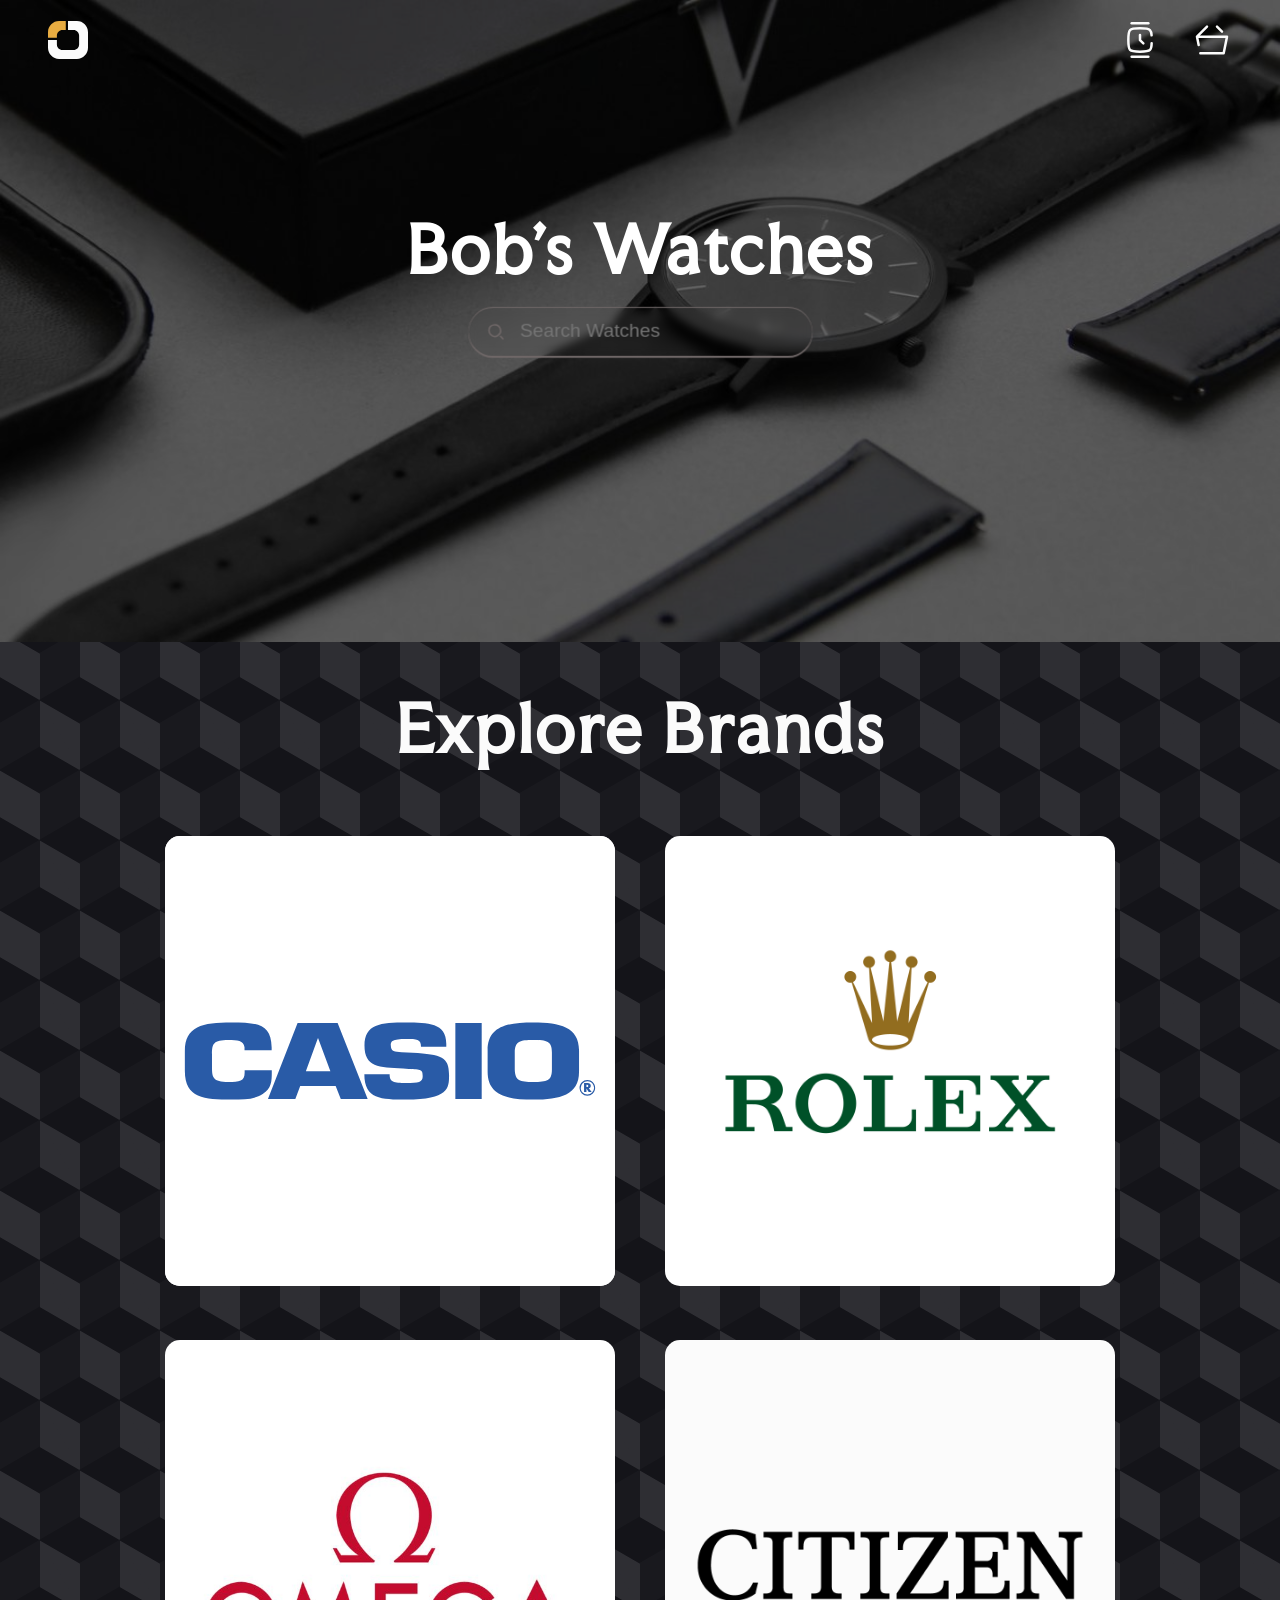
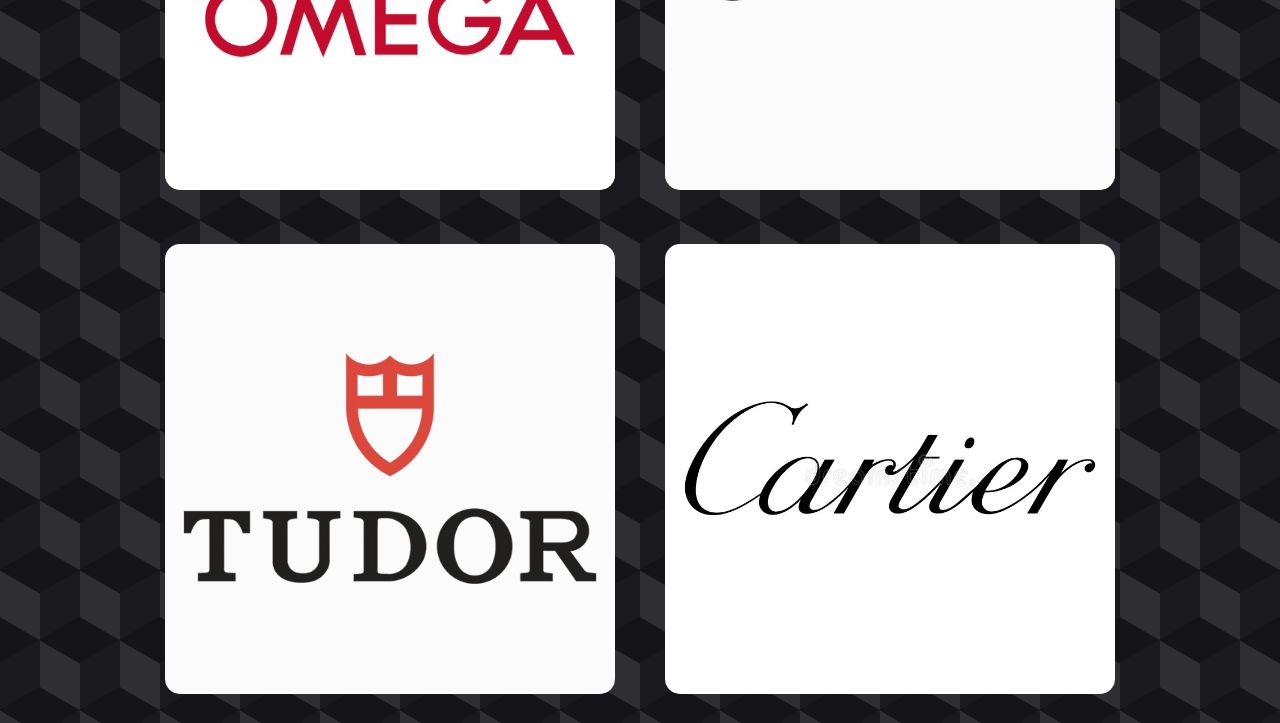
==== index.html @ 175fe4e0 "added brand logos" ====
<!DOCTYPE html>
<html lang="en">
<head>
    <meta charset="UTF-8">
    <title>Bob's Watches</title>
    <link rel="icon" type="image/x-icon" href="src/Logo.svg">
    <link rel="stylesheet" href="css/common.css">
    <script src="javascript/common.js"></script>

    <link rel="stylesheet" href="css/index.css">
    <script src="javascript/index.js" defer></script>
</head>

<body>
    <nav>
        <a href="index.html">
            <svg width="40" height="40" viewBox="0 0 36 34" xmlns="http://www.w3.org/2000/svg">
            <path d="M16 8H13C10.2386 8 8 10.2386 8 13V15H0V10C3.02726e-06 4.47716 4.47715 1.28603e-07 10 0H16V8Z" fill="#E8AC41"/>
            <path d="M26 0C31.5228 2.57703e-07 36 4.47715 36 10V24C36 29.5228 31.5228 34 26 34H10C4.47715 34 2.25497e-07 29.5228 0 24V17H8V21C8 23.7614 10.2386 26 13 26H23C25.7614 26 28 23.7614 28 21V13C28 10.2386 25.7614 8 23 8H18V0H26Z" fill="#FBFBFB"/>
        </svg>
        </a>
        <div>
            <a href="list.html">
                <svg width="40" height="40" viewBox="0 0 24 24" fill="none" xmlns="http://www.w3.org/2000/svg">
                <path d="M12 9V12.0769L14 14" stroke="#FBFBFB" stroke-width="1.5" stroke-linecap="round" stroke-linejoin="round"/>
                <path d="M7 2H17" stroke="#FBFBFB" stroke-width="1.5" stroke-linecap="round"/>
                <path d="M7 22H17" stroke="#FBFBFB" stroke-width="1.5" stroke-linecap="round"/>
                <path d="M18.9614 9.2C18.8849 7.66459 18.6565 6.70674 17.9749 6.02513C16.9497 5 15.2998 5 12 5C8.70017 5 7.05025 5 6.02513 6.02513C5 7.05025 5 8.70017 5 12C5 15.2998 5 16.9497 6.02513 17.9749C7.05025 19 8.70017 19 12 19C15.2998 19 16.9497 19 17.9749 17.9749C18.7678 17.1819 18.9474 16.0151 18.9881 14" stroke="#FBFBFB" stroke-width="1.5" stroke-linecap="round"/>
            </svg>
            </a>
            <a href="basket.html">
                <svg width="40" height="40" viewBox="0 0 24 24" fill="none" xmlns="http://www.w3.org/2000/svg">
                <path d="M3 10H21L19 20H5M3 10L4 15M3 10L9 4M18 7L15 4" stroke="#FBFBFB" stroke-width="1.5" stroke-linecap="round" stroke-linejoin="round"/>
            </svg>
            </a>
        </div>
    </nav>
    <article class="hero">
        <img src="src/hero.jpg" alt="hero"/>
        <div class="hero-text">
            <h1>Bob's Watches</h1>
            <div class="search">
                <label for="search">
                    <svg width="25px" height="25px" viewBox="0 -3 25 25" fill="none" xmlns="http://www.w3.org/2000/svg">
                    <path fill-rule="evenodd" clip-rule="evenodd" d="M5.5 10.7655C5.50003 8.01511 7.44296 5.64777 10.1405 5.1113C12.8381 4.57483 15.539 6.01866 16.5913 8.55977C17.6437 11.1009 16.7544 14.0315 14.4674 15.5593C12.1804 17.0871 9.13257 16.7866 7.188 14.8415C6.10716 13.7604 5.49998 12.2942 5.5 10.7655Z" stroke="#000000" stroke-width="1.5" stroke-linecap="round" stroke-linejoin="round"/>
                    <path d="M17.029 16.5295L19.5 19.0005" stroke="#000000" stroke-width="1.5" stroke-linecap="round" stroke-linejoin="round"/>
                </svg></label>
                <input id="search" type="text" placeholder="Search Watches" maxlength="25"/>
            </div>
        </div>
    </article>

    <article class="brands">
        <h1>Explore Brands</h1>
        <div class="brand-list">
            <div class="brand-tile"><a href="basket.html"> <img src="src/brands/casio.svg" alt="Casio" height="450" width="450"/> </a> </div>
            <div class="brand-tile"><a href="basket.html"> <img src="src/brands/rolex.jpg" alt="Rolex" height="450" width="450"/> </a> </div>
            <div class="brand-tile"><a href="basket.html"> <img src="src/brands/omega.jpg" alt="Omega" height="450" width="450"/> </a> </div>
            <div class="brand-tile"><a href="basket.html"> <img src="src/brands/citizen.png" alt="Citizen" height="450" width="450"/> </a> </div>
            <div class="brand-tile"><a href="basket.html"> <img src="src/brands/tutors.png" alt="Tutor" height="450" width="450"/> </a> </div>
            <div class="brand-tile"><a href="basket.html"> <img src="src/brands/cartier.webp" alt="Cartier" height="450" width="450"/> </a> </div>
        </div>
    </article>
</body>
</html>
---- css/common.css ----
/* Font Options : "DM Mono", "Faculty Glyphic" */
@import url('https://fonts.googleapis.com/css2?family=Faculty+Glyphic&display=swap');
@import url('https://fonts.googleapis.com/css2?family=DM+Mono:ital,wght@0,300;0,400;0,500;1,300;1,400;1,500&display=swap');

:root {
    --white: #fbfbfb;
    --dim: #716969;
    --graphite: #2d2e2e;
    --onyx: #0f0f0f;
    --yellow: #e8ac41ff;
    --placehold: #DDA0DD;
    --transparent: #00000000
}

body {
    margin: 0;
    padding: 0;
    gap: 0;
    background-color:#556;
    background-image:
        linear-gradient(rgba(0, 0, 0, 0.7), rgba(0, 0, 0, 0.7)),
        linear-gradient(30deg, #445 12%, transparent 12.5%, transparent 87%, #445 87.5%, #445),
        linear-gradient(150deg, #445 12%, transparent 12.5%, transparent 87%, #445 87.5%, #445),
        linear-gradient(30deg, #445 12%, transparent 12.5%, transparent 87%, #445 87.5%, #445),
        linear-gradient(150deg, #445 12%, transparent 12.5%, transparent 87%, #445 87.5%, #445),
        linear-gradient(60deg, #99a 25%, transparent 25.5%, transparent 75%, #99a 75%, #99a),
        linear-gradient(60deg, #99a 25%, transparent 25.5%, transparent 75%, #99a 75%, #99a);

    background-size:80px 140px;
    background-position: 0 0, 0 0, 40px 70px, 40px 70px, 0 0, 40px 70px;
}

nav {
    display: flex;
    flex-direction: row;
    justify-content: space-between;
    background: var(--transparent);
    padding: 8px 2.5%;
    height: 64px;
    align-items: stretch;
    position: fixed;
    width: 95%;
    top: 0;
    overflow: hidden;
    z-index: 1;
    transition: background 0.25s ease-in-out;
}

nav.scrolled {
    background-color: var(--graphite);
}

nav a svg path{
    transition: stroke 0.15s ease-in-out, fill 0.15s ease-in-out;
}

nav a:hover svg path {
    fill: var(--yellow);
}

nav div a svg path {
    stroke: var(--white);
}

nav div a:hover svg path {
    stroke: var(--yellow);
    fill: none;
}

nav a {
    display: flex;
    align-items: center;
    padding: 16px;
    border-radius: 10px;
}

nav div {
    display: flex;
    flex-direction: row;
    justify-content: space-evenly;
    padding: 0;
    margin: 0;
}
---- css/index.css ----
.hero {
    width: 100%;
    text-align: center;
    position: relative;
}

.hero img {
    width: 100%;
    filter: brightness(45%);
}

.hero-text {
    color: white;
    position: absolute;
    top: 50%;
    left: 50%;
    transform: translate(-50%, -80%);
}

.hero-text h1 {
    font-size: 4rem;
    font-family: "Faculty Glyphic", sans-serif;
    letter-spacing: 3px;
    margin: 1rem;
}

.search {
    display: inline-flex;
    justify-content: center;
    align-items: center;
    background: var(--transparent);
    padding: 10px 15px;
    border-radius: 25px;
    box-shadow: 0 1px 1px var(--dim) inset, 0 2px 1px var(--dim);
    backdrop-filter: blur(4px);
    gap: 10px;
}

.search label {
    cursor: pointer;
}

.search label svg path {
    stroke: var(--dim);
}

.search input {
    border: none;
    outline: none;
    color: var(--white);
    font-size: 1.2rem;
    width: 275px;
    background: none;
}

.brands {
    padding: 0;
}

.brands h1 {
    text-align: center;
    padding: 25px;
    font-size: 4rem;
    font-family: "Faculty Glyphic", sans-serif;
    letter-spacing: 3px;
    margin: 1rem;
    color: var(--white);
}

.brand-list {
    align-items: center;
    justify-content: center;
    display: flex;
    flex-wrap: wrap;
}

.brand-tile {
    padding: 25px;
}

.brand-tile img {
    background: var(--white);
    border-radius: 15px;
    z-index: 1;
    transition: .2s ease-in-out;
}

.brand-tile:hover img {
    transform: scale(1.05) rotate(5deg);
}
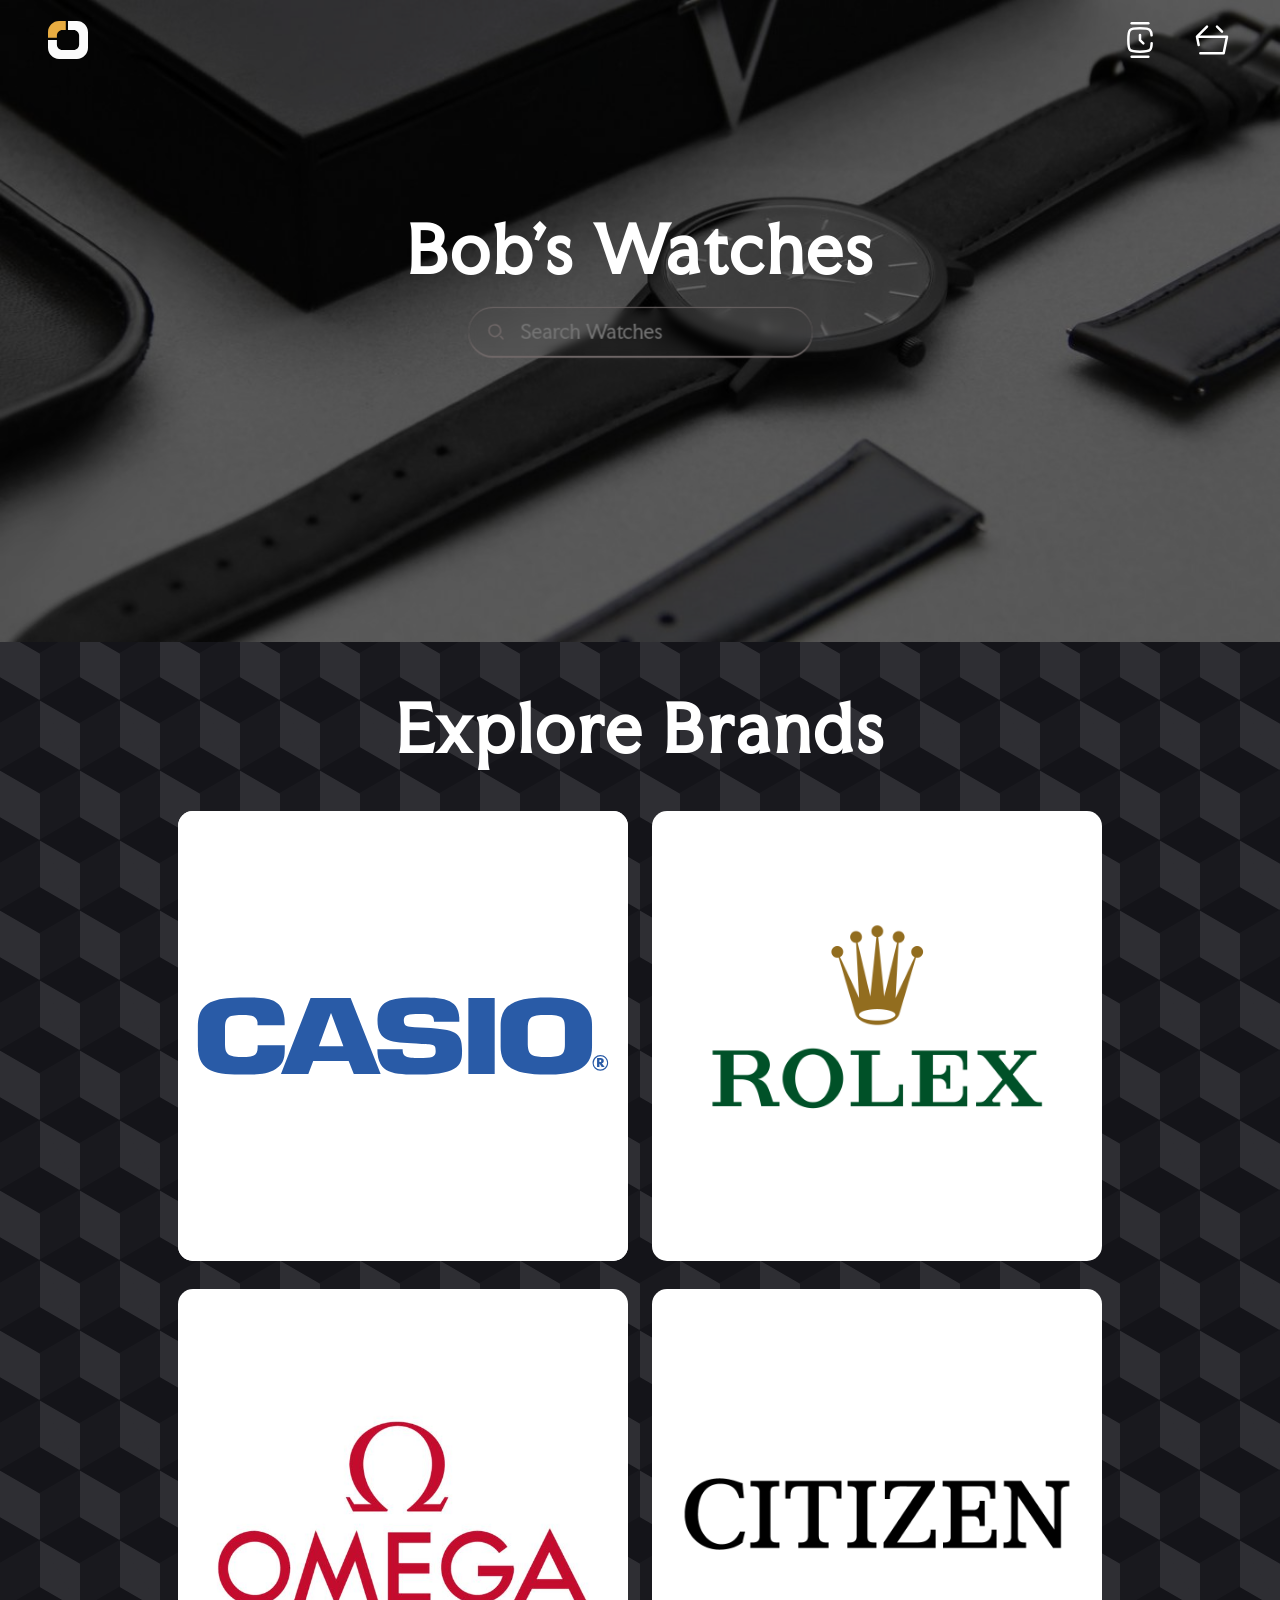
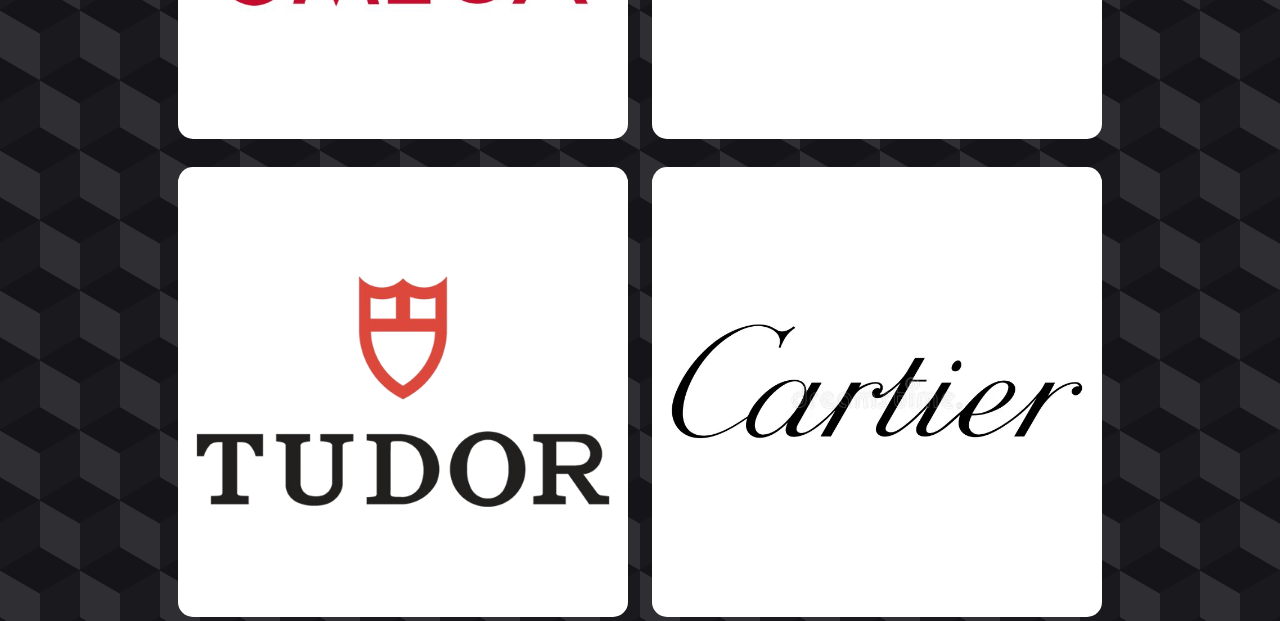
==== commit 85eb1000: "new SVGs and cleaner designs" ====
--- a/index.html
+++ b/index.html
@@ -3,9 +3,9 @@
 <head>
     <meta charset="UTF-8">
     <title>Bob's Watches</title>
-    <link rel="icon" type="image/x-icon" href="src/Logo.svg">
+    <link rel="icon" type="image/x-icon" href="src/SVGs/Logo.svg">
     <link rel="stylesheet" href="css/common.css">
-    <script src="javascript/common.js"></script>
+    <script src="javascript/common.js" defer></script>
 
     <link rel="stylesheet" href="css/index.css">
     <script src="javascript/index.js" defer></script>
@@ -20,7 +20,7 @@
         </svg>
         </a>
         <div>
-            <a href="list.html">
+            <a onclick="gotoList()">
                 <svg width="40" height="40" viewBox="0 0 24 24" fill="none" xmlns="http://www.w3.org/2000/svg">
                 <path d="M12 9V12.0769L14 14" stroke="#FBFBFB" stroke-width="1.5" stroke-linecap="round" stroke-linejoin="round"/>
                 <path d="M7 2H17" stroke="#FBFBFB" stroke-width="1.5" stroke-linecap="round"/>
@@ -35,6 +35,7 @@
             </a>
         </div>
     </nav>
+
     <article class="hero">
         <img src="src/hero.jpg" alt="hero"/>
         <div class="hero-text">
@@ -53,12 +54,12 @@
     <article class="brands">
         <h1>Explore Brands</h1>
         <div class="brand-list">
-            <div class="brand-tile"><a href="basket.html"> <img src="src/brands/casio.svg" alt="Casio" height="450" width="450"/> </a> </div>
-            <div class="brand-tile"><a href="basket.html"> <img src="src/brands/rolex.jpg" alt="Rolex" height="450" width="450"/> </a> </div>
-            <div class="brand-tile"><a href="basket.html"> <img src="src/brands/omega.jpg" alt="Omega" height="450" width="450"/> </a> </div>
-            <div class="brand-tile"><a href="basket.html"> <img src="src/brands/citizen.png" alt="Citizen" height="450" width="450"/> </a> </div>
-            <div class="brand-tile"><a href="basket.html"> <img src="src/brands/tutors.png" alt="Tutor" height="450" width="450"/> </a> </div>
-            <div class="brand-tile"><a href="basket.html"> <img src="src/brands/cartier.webp" alt="Cartier" height="450" width="450"/> </a> </div>
+            <div class="brand-tile"><a onclick="gotoList('Casio')"> <img src="src/brands/casio.svg" alt="Casio" height="450" width="450"/> </a> </div>
+            <div class="brand-tile"><a onclick="gotoList('Rolex')"> <img src="src/brands/rolex.jpg" alt="Rolex" height="450" width="450"/> </a> </div>
+            <div class="brand-tile"><a onclick="gotoList('Omega')"> <img src="src/brands/omega.jpg" alt="Omega" height="450" width="450"/> </a> </div>
+            <div class="brand-tile"><a onclick="gotoList('Citizen')"> <img src="src/brands/citizen.png" alt="Citizen" height="450" width="450"/> </a> </div>
+            <div class="brand-tile"><a onclick="gotoList('Tutor')"> <img src="src/brands/tutors.png" alt="Tutor" height="450" width="450"/> </a> </div>
+            <div class="brand-tile"><a onclick="gotoList('Cartier')"> <img src="src/brands/cartier.webp" alt="Cartier" height="450" width="450"/> </a> </div>
         </div>
     </article>
 </body>
--- a/css/common.css
+++ b/css/common.css
@@ -4,7 +4,7 @@
 @import url('https://fonts.googleapis.com/css2?family=DM+Mono:ital,wght@0,300;0,400;0,500;1,300;1,400;1,500&display=swap');
 
 :root {
-    --white: #fbfbfb;
+    --white: #ffffff;
     --dim: #716969;
     --graphite: #2d2e2e;
     --onyx: #0f0f0f;
@@ -43,8 +43,12 @@
     width: 95%;
     top: 0;
     overflow: hidden;
-    z-index: 1;
+    z-index: 10;
     transition: background 0.25s ease-in-out;
+}
+
+nav.static {
+    background-color: var(--graphite);
 }
 
 nav.scrolled {
@@ -69,6 +73,7 @@
 }
 
 nav a {
+    cursor: pointer;
     display: flex;
     align-items: center;
     padding: 16px;
--- a/css/index.css
+++ b/css/index.css
@@ -46,6 +46,7 @@
 }
 
 .search input {
+    font-family: "Faculty Glyphic", sans-serif;
     border: none;
     outline: none;
     color: var(--white);
@@ -69,24 +70,30 @@
 }
 
 .brand-list {
+    padding: 0 1.5rem;
     align-items: center;
     justify-content: center;
     display: flex;
     flex-wrap: wrap;
+    gap: 1.5rem;
 }
 
 .brand-tile {
-    padding: 25px;
+    transition: .2s ease-in-out;
 }
 
 .brand-tile img {
     background: var(--white);
     border-radius: 15px;
     z-index: 1;
-    transition: .2s ease-in-out;
+    cursor: pointer;
 }
 
-.brand-tile:hover img {
-    transform: scale(1.05) rotate(5deg);
+.brand-tile:hover {
+    transform: scale(1.05);
 }
 
+.brand-list:has(.brand-tile:hover) .brand-tile:not(:hover) {
+    filter: brightness(70%);
+}
+
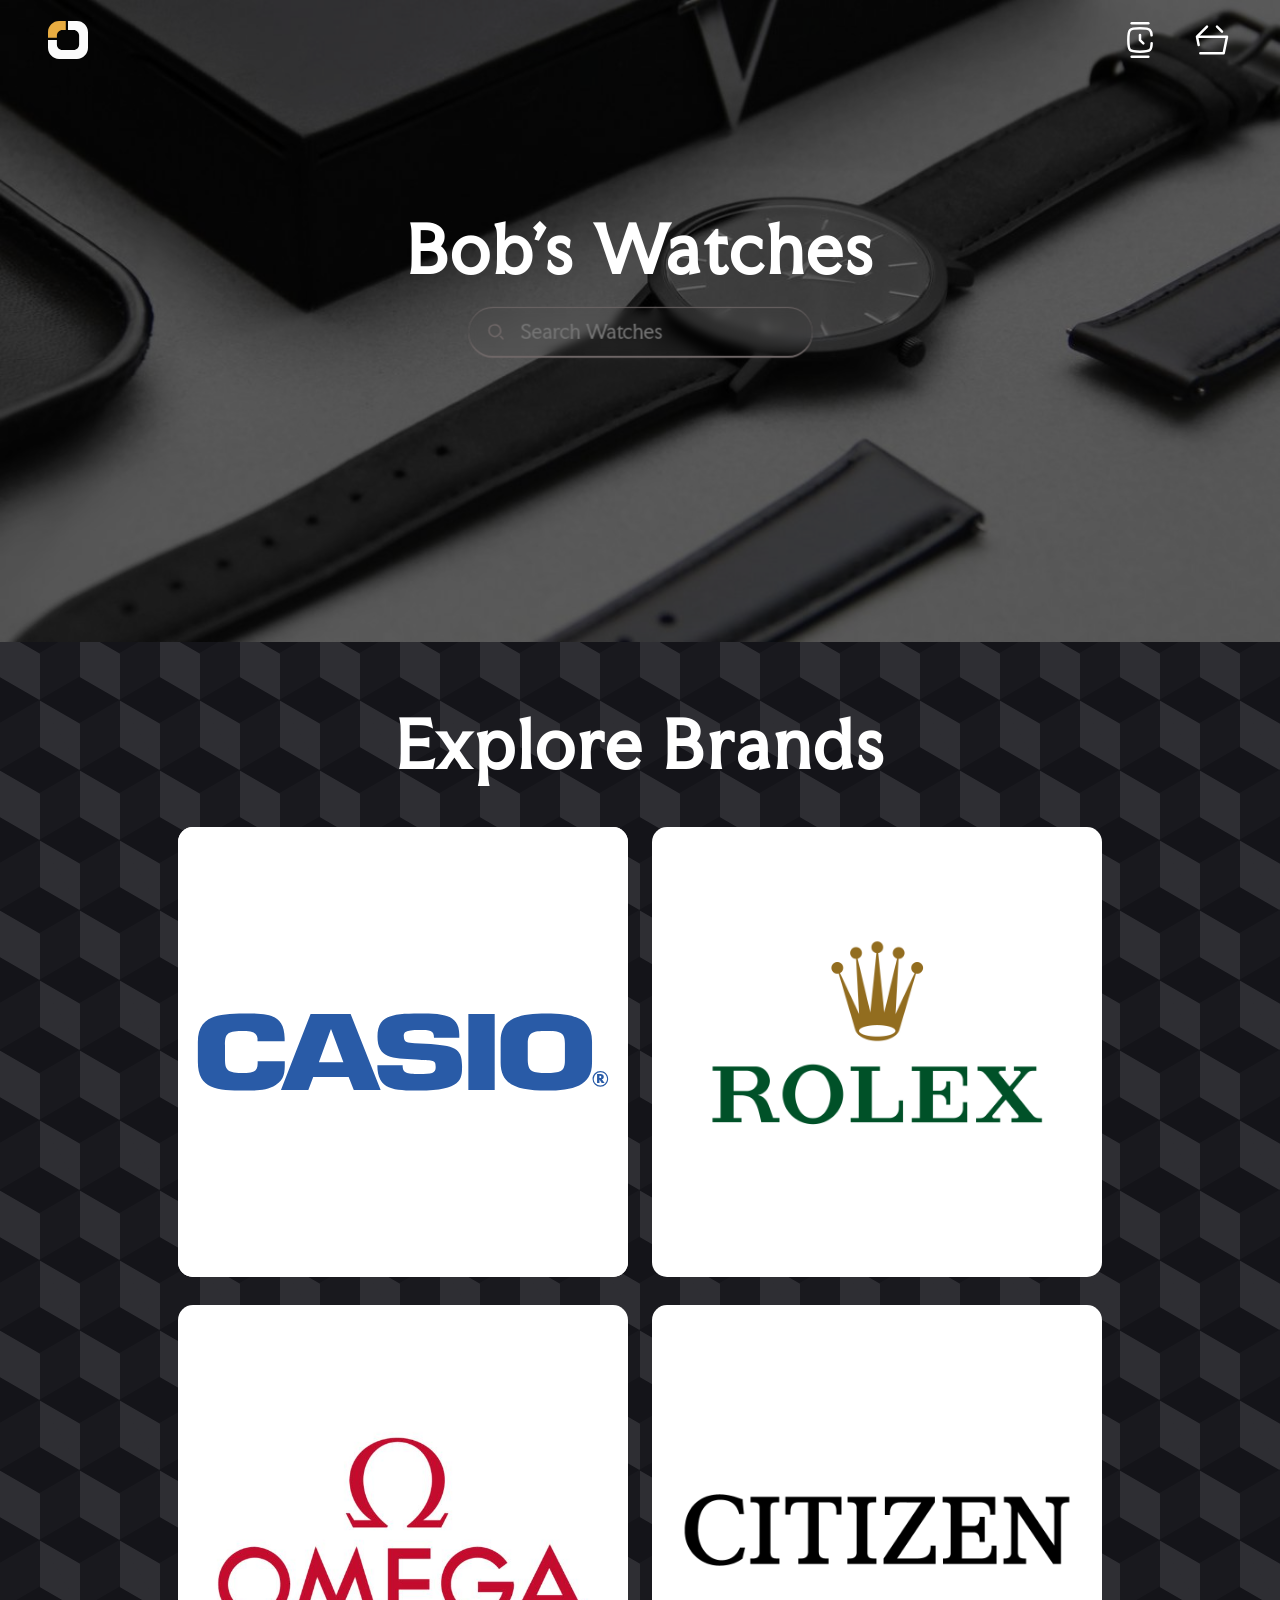
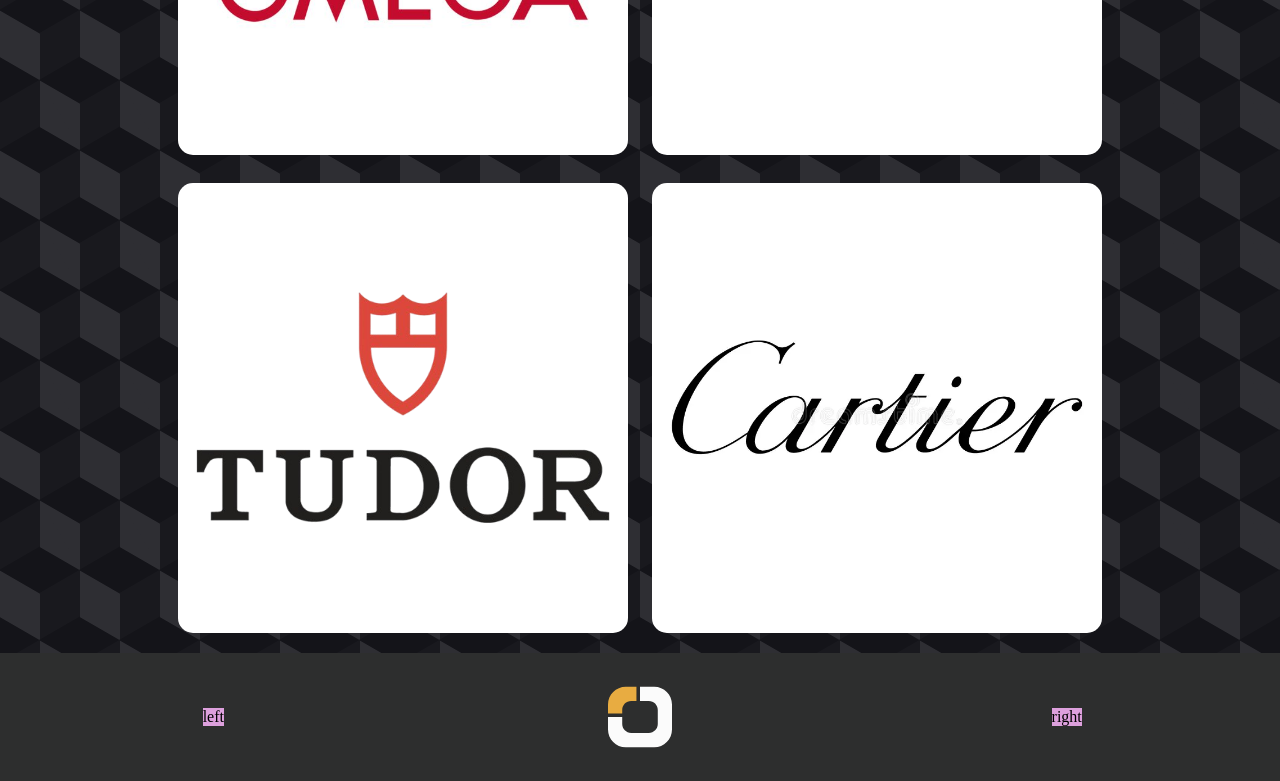
==== commit 2c4edc6e: "alignment stuff" ====
--- a/index.html
+++ b/index.html
@@ -62,5 +62,16 @@
             <div class="brand-tile"><a onclick="gotoList('Cartier')"> <img src="src/brands/cartier.webp" alt="Cartier" height="450" width="450"/> </a> </div>
         </div>
     </article>
+
+    <footer>
+        <div class="f-left">left
+        </div>
+        <svg width="64" height="64" viewBox="0 0 36 34" xmlns="http://www.w3.org/2000/svg">
+            <path d="M16 8H13C10.2386 8 8 10.2386 8 13V15H0V10C3.02726e-06 4.47716 4.47715 1.28603e-07 10 0H16V8Z" fill="#E8AC41"/>
+            <path d="M26 0C31.5228 2.57703e-07 36 4.47715 36 10V24C36 29.5228 31.5228 34 26 34H10C4.47715 34 2.25497e-07 29.5228 0 24V17H8V21C8 23.7614 10.2386 26 13 26H23C25.7614 26 28 23.7614 28 21V13C28 10.2386 25.7614 8 23 8H18V0H26Z" fill="#FBFBFB"/>
+        </svg>
+        <div class="f-right">right
+        </div>
+    </footer>
 </body>
 </html>
--- a/css/common.css
+++ b/css/common.css
@@ -86,4 +86,18 @@
     justify-content: space-evenly;
     padding: 0;
     margin: 0;
+}
+
+footer {
+    display: grid;
+    grid-template-columns: 1fr 1fr 1fr;
+    height: 8rem;
+    background-color: var(--graphite);
+    justify-content: space-evenly;
+    align-items: center;
+    place-items: center;
+}
+
+footer div {
+    background-color: var(--placehold);
 }
--- a/css/index.css
+++ b/css/index.css
@@ -56,7 +56,7 @@
 }
 
 .brands {
-    padding: 0;
+    padding: 1rem;
 }
 
 .brands h1 {
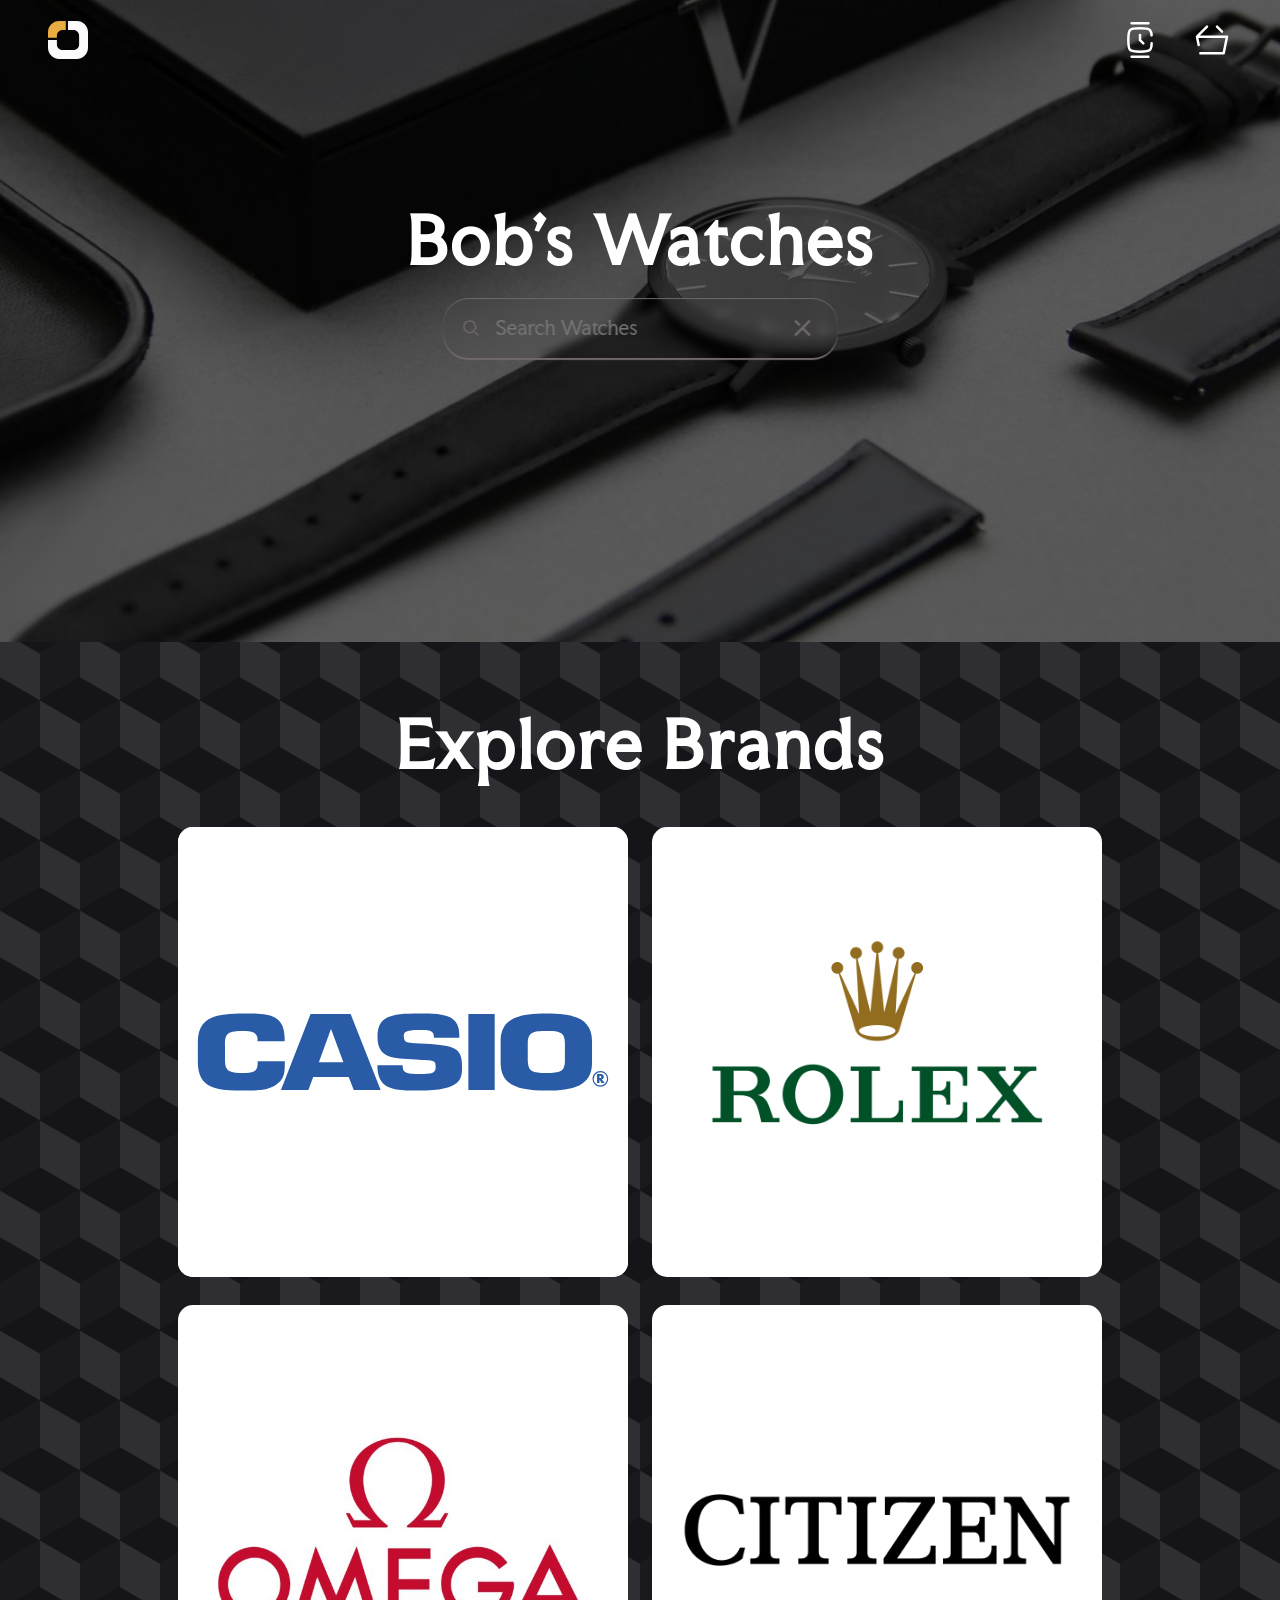
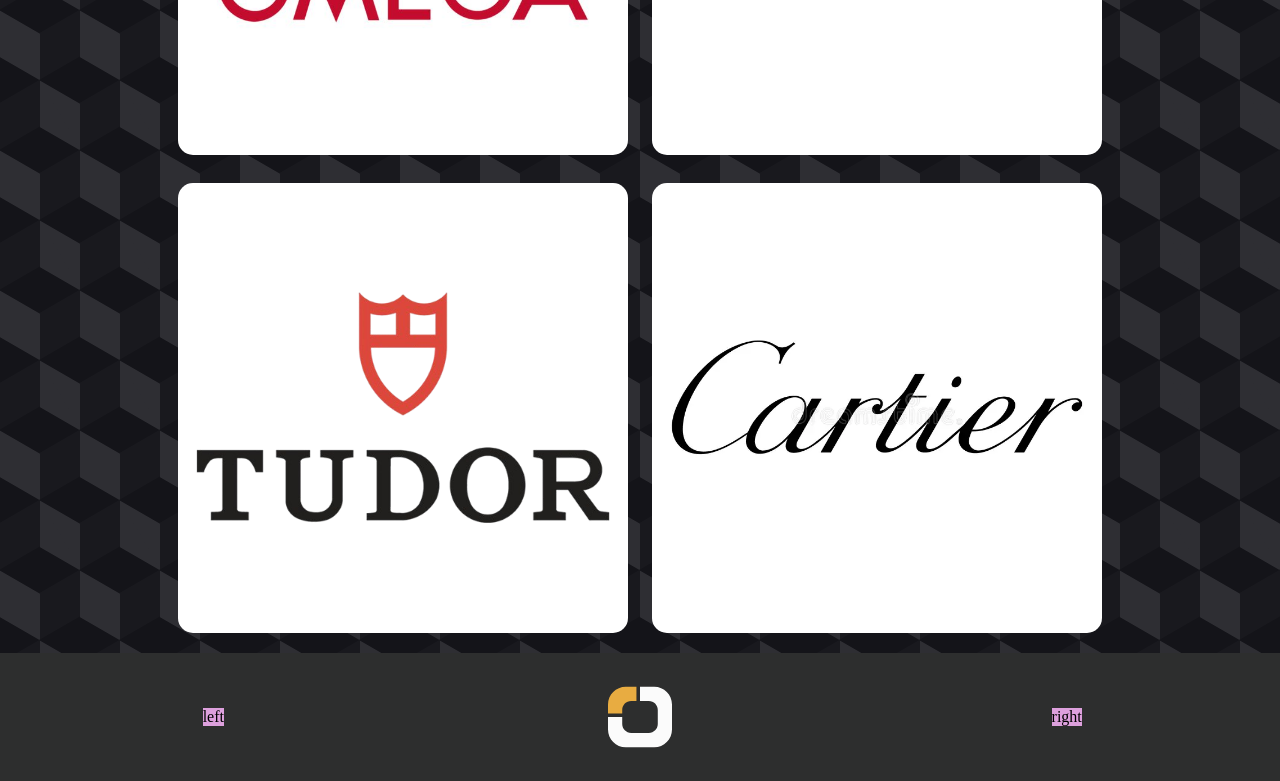
==== commit 6b6d98e9: "X button for search box" ====
--- a/index.html
+++ b/index.html
@@ -43,10 +43,18 @@
             <div class="search">
                 <label for="search">
                     <svg width="25px" height="25px" viewBox="0 -3 25 25" fill="none" xmlns="http://www.w3.org/2000/svg">
-                    <path fill-rule="evenodd" clip-rule="evenodd" d="M5.5 10.7655C5.50003 8.01511 7.44296 5.64777 10.1405 5.1113C12.8381 4.57483 15.539 6.01866 16.5913 8.55977C17.6437 11.1009 16.7544 14.0315 14.4674 15.5593C12.1804 17.0871 9.13257 16.7866 7.188 14.8415C6.10716 13.7604 5.49998 12.2942 5.5 10.7655Z" stroke="#000000" stroke-width="1.5" stroke-linecap="round" stroke-linejoin="round"/>
-                    <path d="M17.029 16.5295L19.5 19.0005" stroke="#000000" stroke-width="1.5" stroke-linecap="round" stroke-linejoin="round"/>
-                </svg></label>
+                        <path fill-rule="evenodd" clip-rule="evenodd" d="M5.5 10.7655C5.50003 8.01511 7.44296 5.64777 10.1405 5.1113C12.8381 4.57483 15.539 6.01866 16.5913 8.55977C17.6437 11.1009 16.7544 14.0315 14.4674 15.5593C12.1804 17.0871 9.13257 16.7866 7.188 14.8415C6.10716 13.7604 5.49998 12.2942 5.5 10.7655Z" stroke="#000000" stroke-width="1.5" stroke-linecap="round" stroke-linejoin="round"/>
+                        <path d="M17.029 16.5295L19.5 19.0005" stroke="#000000" stroke-width="1.5" stroke-linecap="round" stroke-linejoin="round"/>
+                    </svg>
+                </label>
+
                 <input id="search" type="text" placeholder="Search Watches" maxlength="25"/>
+
+                <div id="x">
+                    <svg width="40px" height="40px" viewBox="0 0 24 24" fill="none" xmlns="http://www.w3.org/2000/svg">
+                        <path d="M16 8L8 16M12 12L16 16M8 8L10 10M21" stroke="#000000" stroke-width="1.5" stroke-linecap="round" stroke-linejoin="round"/>
+                    </svg>
+                </div>
             </div>
         </div>
     </article>
--- a/css/common.css
+++ b/css/common.css
@@ -5,6 +5,7 @@
 
 :root {
     --white: #ffffff;
+    --bone : #aaa8a2;
     --dim: #716969;
     --graphite: #2d2e2e;
     --onyx: #0f0f0f;
--- a/css/index.css
+++ b/css/index.css
@@ -43,6 +43,11 @@
 
 .search label svg path {
     stroke: var(--dim);
+    transition: 0.2s ease-in-out;
+}
+
+.search label:hover svg path {
+    stroke: var(--bone);
 }
 
 .search input {
@@ -54,6 +59,24 @@
     width: 275px;
     background: none;
 }
+
+#x {
+    cursor: pointer;
+    padding: 0;
+    margin: 0;
+    display: flex;
+    align-items: center;
+}
+
+#x svg path {
+    stroke: var(--dim);
+    transition: 0.2s ease-in-out;
+}
+
+#x:hover svg path {
+    stroke: var(--bone);
+}
+
 
 .brands {
     padding: 1rem;
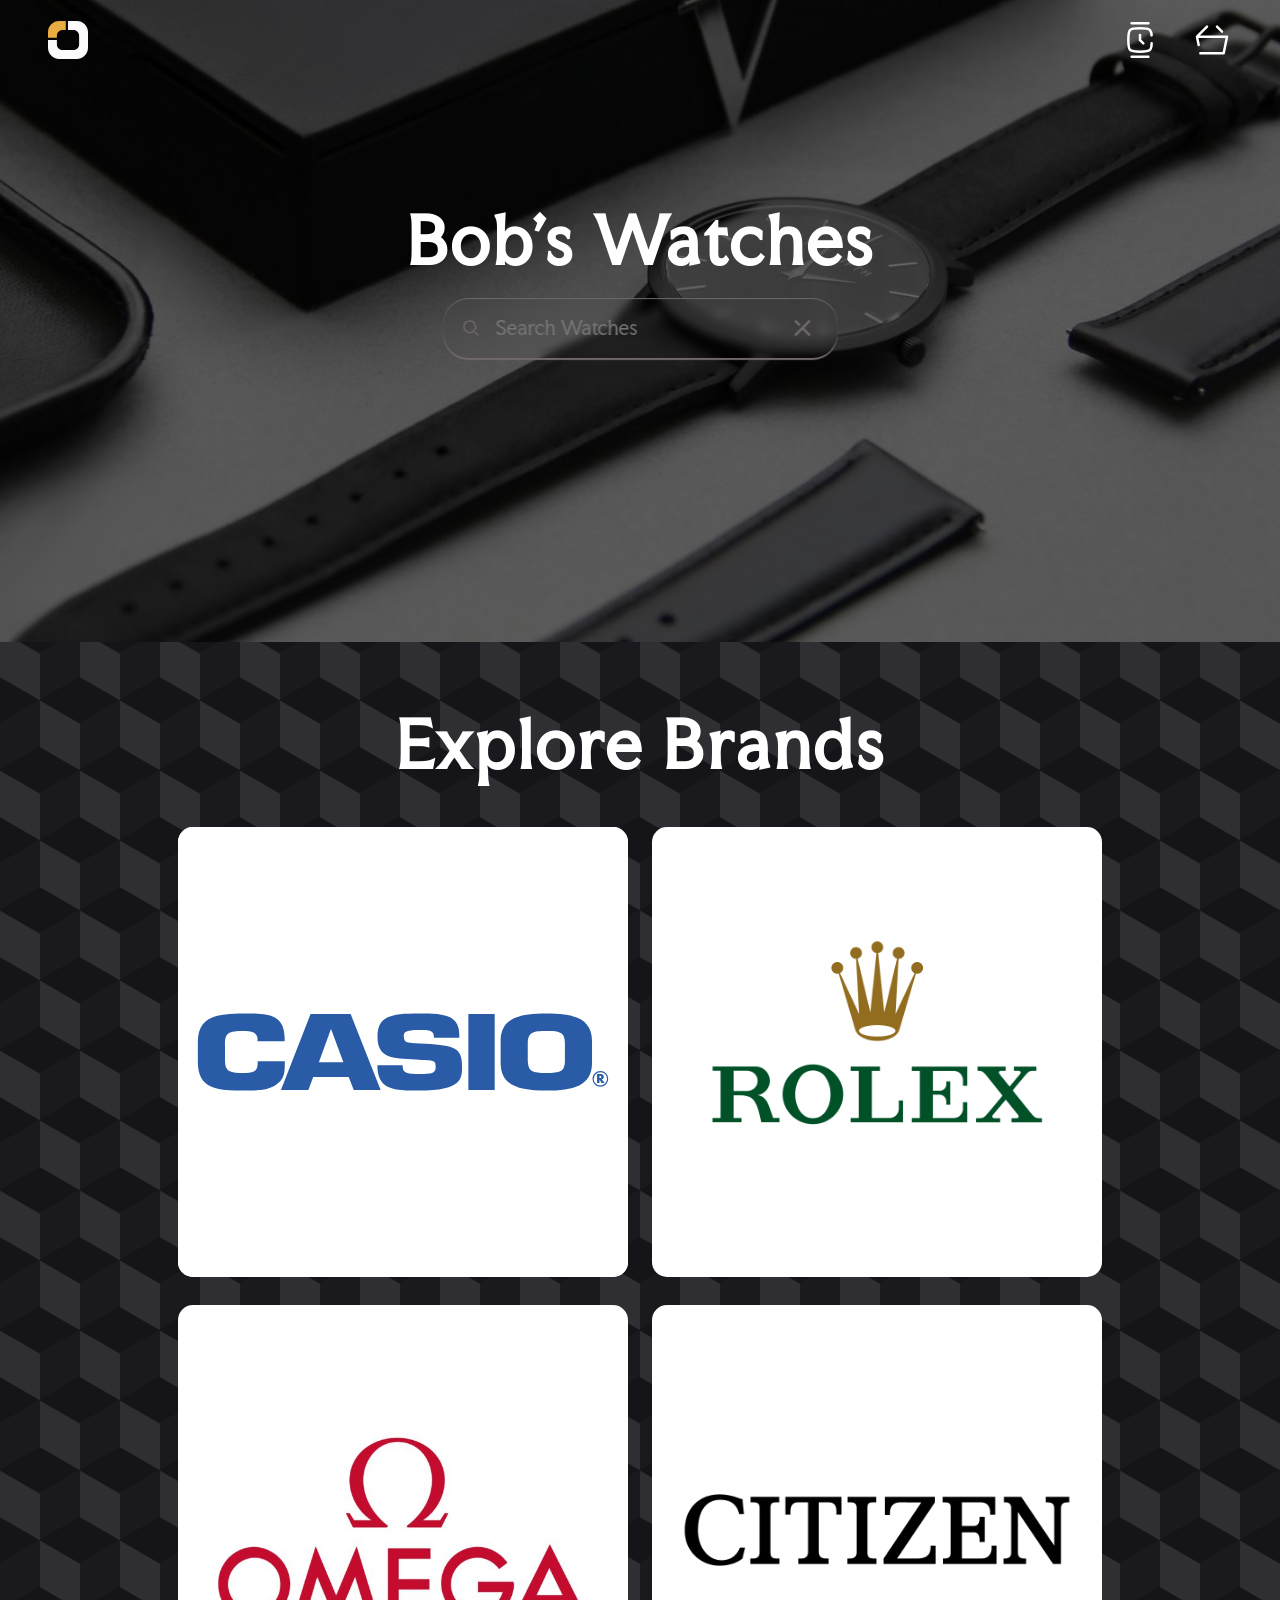
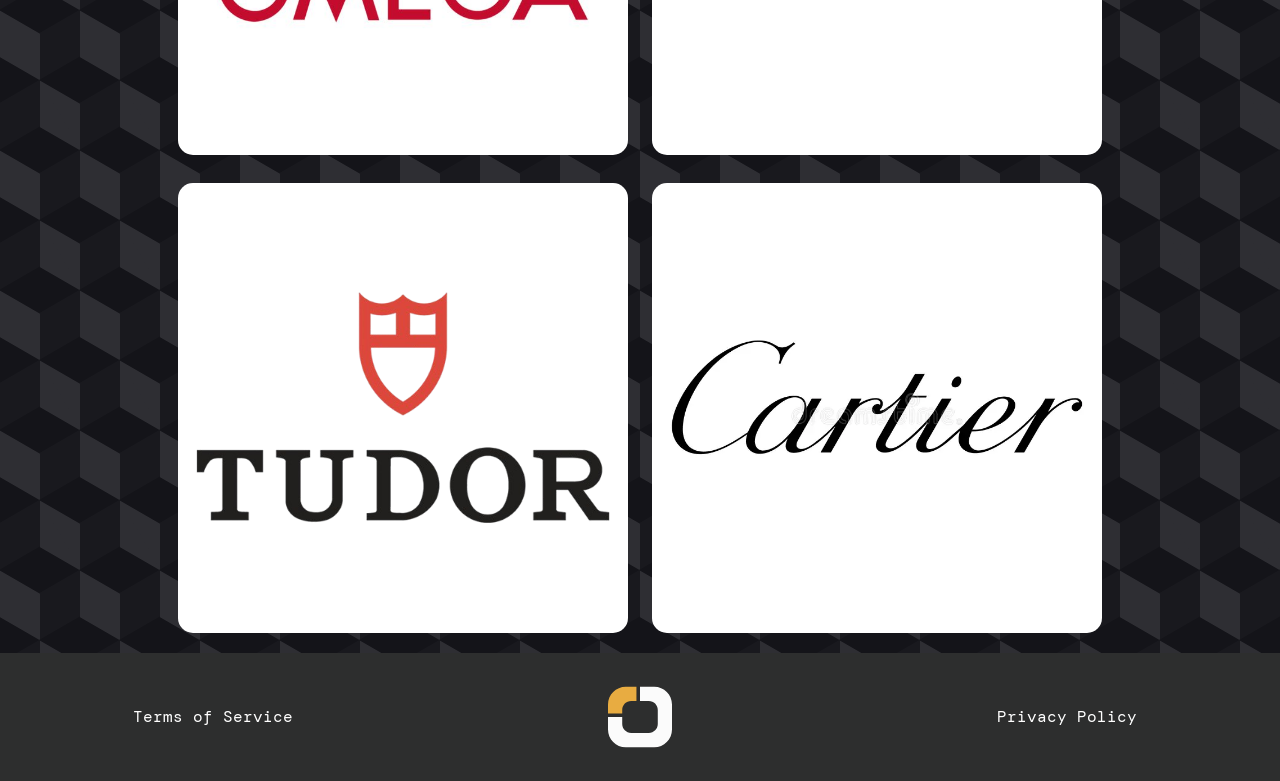
==== commit 80195ca0: "footer with TnC" ====
--- a/index.html
+++ b/index.html
@@ -72,13 +72,15 @@
     </article>
 
     <footer>
-        <div class="f-left">left
+        <div class="f-left">
+            <p>Terms of Service</p>
         </div>
         <svg width="64" height="64" viewBox="0 0 36 34" xmlns="http://www.w3.org/2000/svg">
             <path d="M16 8H13C10.2386 8 8 10.2386 8 13V15H0V10C3.02726e-06 4.47716 4.47715 1.28603e-07 10 0H16V8Z" fill="#E8AC41"/>
             <path d="M26 0C31.5228 2.57703e-07 36 4.47715 36 10V24C36 29.5228 31.5228 34 26 34H10C4.47715 34 2.25497e-07 29.5228 0 24V17H8V21C8 23.7614 10.2386 26 13 26H23C25.7614 26 28 23.7614 28 21V13C28 10.2386 25.7614 8 23 8H18V0H26Z" fill="#FBFBFB"/>
         </svg>
-        <div class="f-right">right
+        <div class="f-right">
+            <p>Privacy Policy</p>
         </div>
     </footer>
 </body>
--- a/css/common.css
+++ b/css/common.css
@@ -30,6 +30,24 @@
 
     background-size:80px 140px;
     background-position: 0 0, 0 0, 40px 70px, 40px 70px, 0 0, 40px 70px;
+    overflow-y: scroll;
+}
+
+body::-webkit-scrollbar {
+    -webkit-appearance: none;
+}
+
+body::-webkit-scrollbar-track {
+    background: var(--graphite);
+}
+
+body::-webkit-scrollbar-thumb {
+    background: var(--dim);
+    border-radius: 5px;
+}
+
+body::-webkit-scrollbar-thumb:hover {
+    background: var(--yellow);
 }
 
 nav {
@@ -99,6 +117,13 @@
     place-items: center;
 }
 
-footer div {
-    background-color: var(--placehold);
+footer p {
+    font-family: "DM Mono", monospace;
+    color: var(--white);
+    cursor: pointer;
+}
+
+footer p:hover {
+    color: var(--yellow);
+    text-decoration: underline;
 }
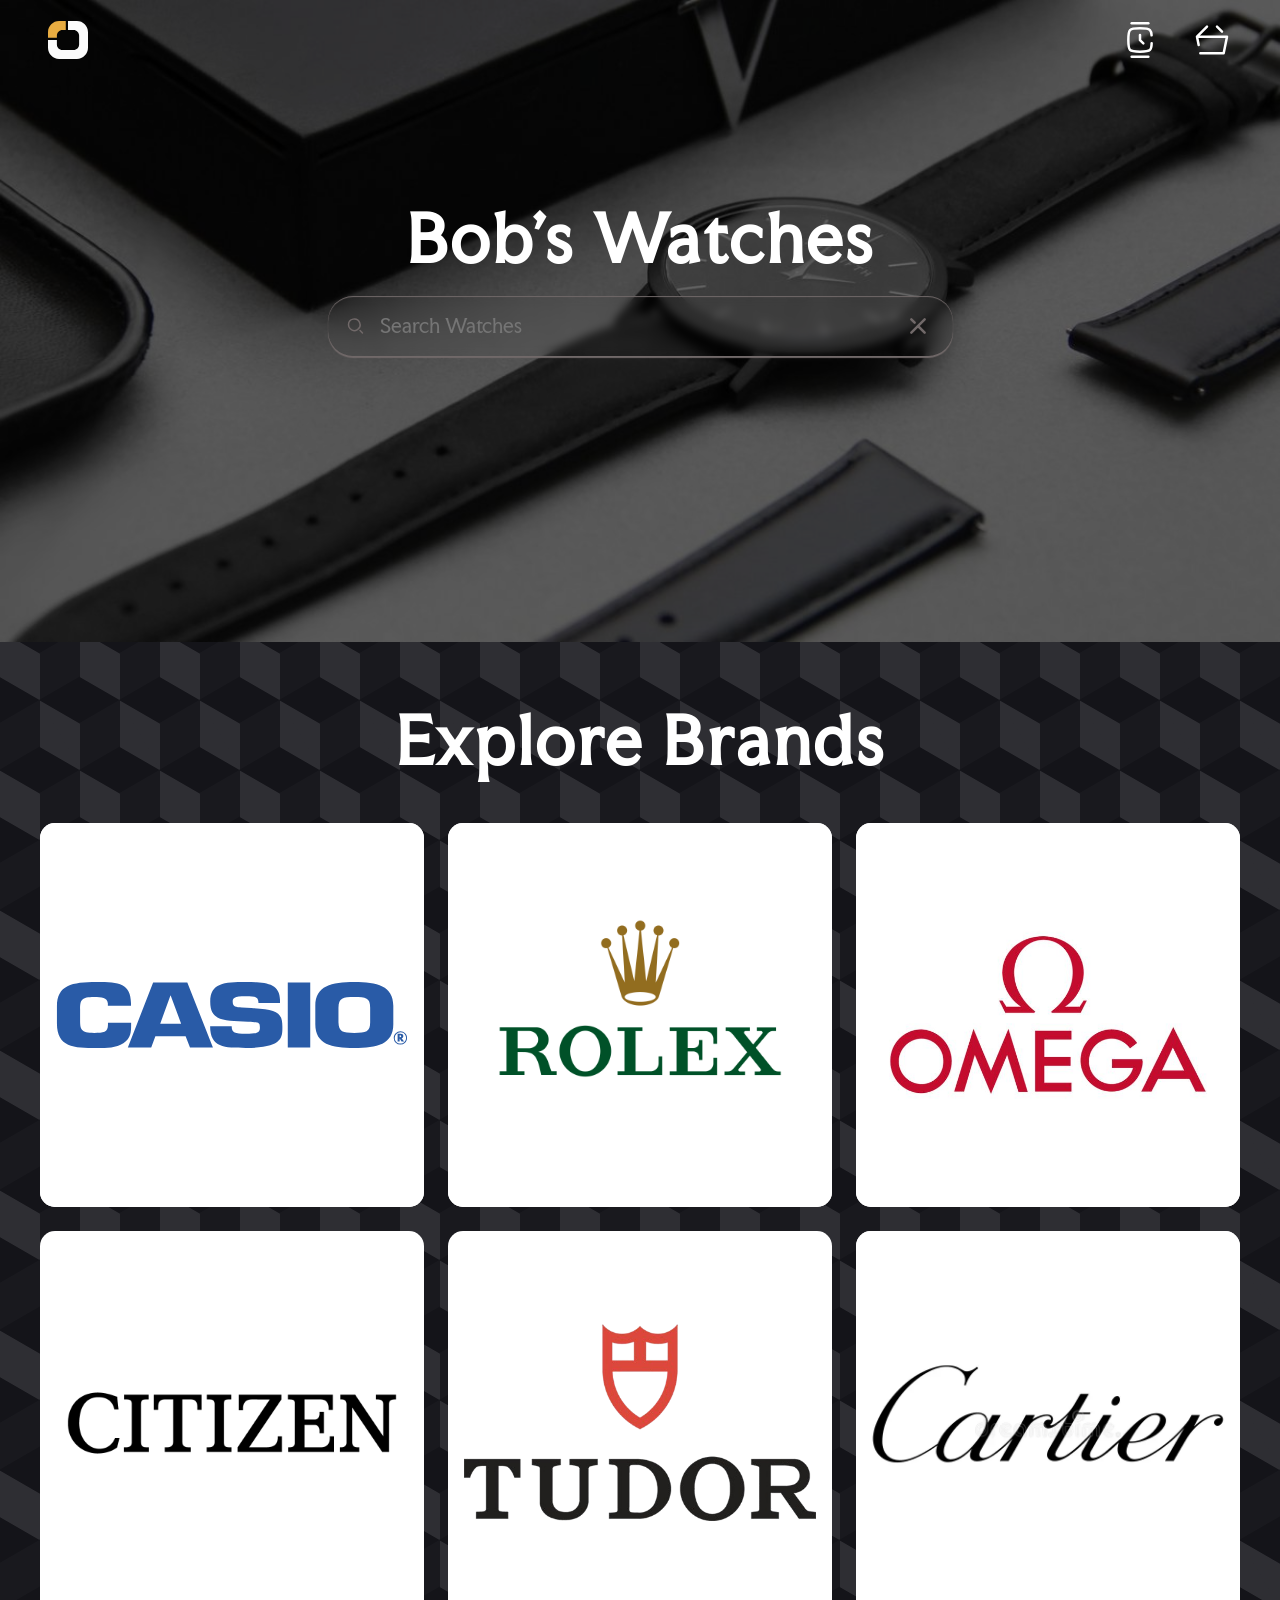
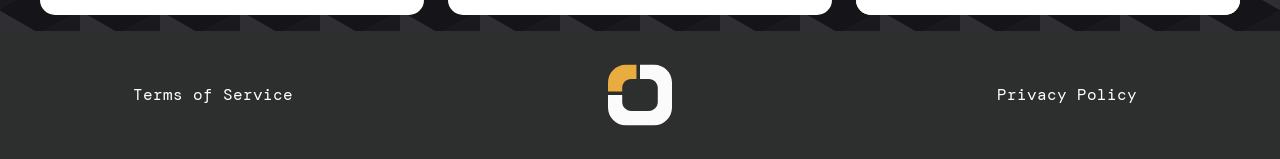
==== commit 90acacbf: "index polish" ====
--- a/index.html
+++ b/index.html
@@ -2,6 +2,7 @@
 <html lang="en">
 <head>
     <meta charset="UTF-8">
+    <meta name="viewport" content="width=device-width, initial-scale=1.0">
     <title>Bob's Watches</title>
     <link rel="icon" type="image/x-icon" href="src/SVGs/Logo.svg">
     <link rel="stylesheet" href="css/common.css">
--- a/css/common.css
+++ b/css/common.css
@@ -13,6 +13,8 @@
     --placehold: #DDA0DD;
     --transparent: #00000000
 }
+
+
 
 body {
     margin: 0;
@@ -121,9 +123,26 @@
     font-family: "DM Mono", monospace;
     color: var(--white);
     cursor: pointer;
+    font-size: clamp(0.75rem, 2vw, 1rem);
+    margin: 0;
 }
 
 footer p:hover {
     color: var(--yellow);
     text-decoration: underline;
-}+}
+
+@media (max-width: 480px) {
+    nav a {
+        padding: 10px;
+    }
+
+    nav a svg {
+        width: 32px;
+        height: 32px;
+    }
+
+    footer {
+        height: 5rem;
+    }
+}
--- a/css/index.css
+++ b/css/index.css
@@ -3,11 +3,15 @@
     width: 100%;
     text-align: center;
     position: relative;
+    overflow: hidden;
 }
 
 .hero img {
     width: 100%;
     filter: brightness(45%);
+    min-height: 300px;
+    object-fit: cover;
+    display: block;
 }
 
 .hero-text {
@@ -16,13 +20,16 @@
     top: 50%;
     left: 50%;
     transform: translate(-50%, -80%);
+    width: 90%;
+    max-width: 700px;
 }
 
 .hero-text h1 {
-    font-size: 4rem;
+    font-size: clamp(2rem, 6vw, 4rem);
     font-family: "Faculty Glyphic", sans-serif;
     letter-spacing: 3px;
     margin: 1rem;
+    white-space: nowrap;
 }
 
 .search {
@@ -35,10 +42,12 @@
     box-shadow: 0 1px 1px var(--dim) inset, 0 2px 1px var(--dim);
     backdrop-filter: blur(4px);
     gap: 10px;
+    width: clamp(220px, 85%, 600px);
 }
 
 .search label {
     cursor: pointer;
+    flex-shrink: 0;
 }
 
 .search label svg path {
@@ -55,8 +64,9 @@
     border: none;
     outline: none;
     color: var(--white);
-    font-size: 1.2rem;
-    width: 275px;
+    font-size: clamp(0.9rem, 3vw, 1.2rem);
+    width: 100%;
+    min-width: 0;
     background: none;
 }
 
@@ -85,7 +95,7 @@
 .brands h1 {
     text-align: center;
     padding: 25px;
-    font-size: 4rem;
+    font-size: clamp(2rem, 6vw, 4rem);
     font-family: "Faculty Glyphic", sans-serif;
     letter-spacing: 3px;
     margin: 1rem;
@@ -110,6 +120,10 @@
     border-radius: 15px;
     z-index: 1;
     cursor: pointer;
+    width: clamp(120px, 30vw, 400px);
+    height: clamp(120px, 30vw, 400px);
+    object-fit: contain;
+    display: block;
 }
 
 .brand-tile:hover {
@@ -120,3 +134,26 @@
     filter: brightness(70%);
 }
 
+@media (max-width: 600px) {
+    .hero-text {
+        transform: translate(-50%, -65%);
+    }
+
+    .hero img {
+        min-height: 260px;
+    }
+
+    .hero-text h1 {
+        letter-spacing: 1px;
+    }
+
+    .brands h1 {
+        padding: 12px;
+        margin: 0.5rem;
+    }
+
+    .brand-list {
+        gap: 1rem;
+        padding: 0 0.75rem;
+    }
+}
